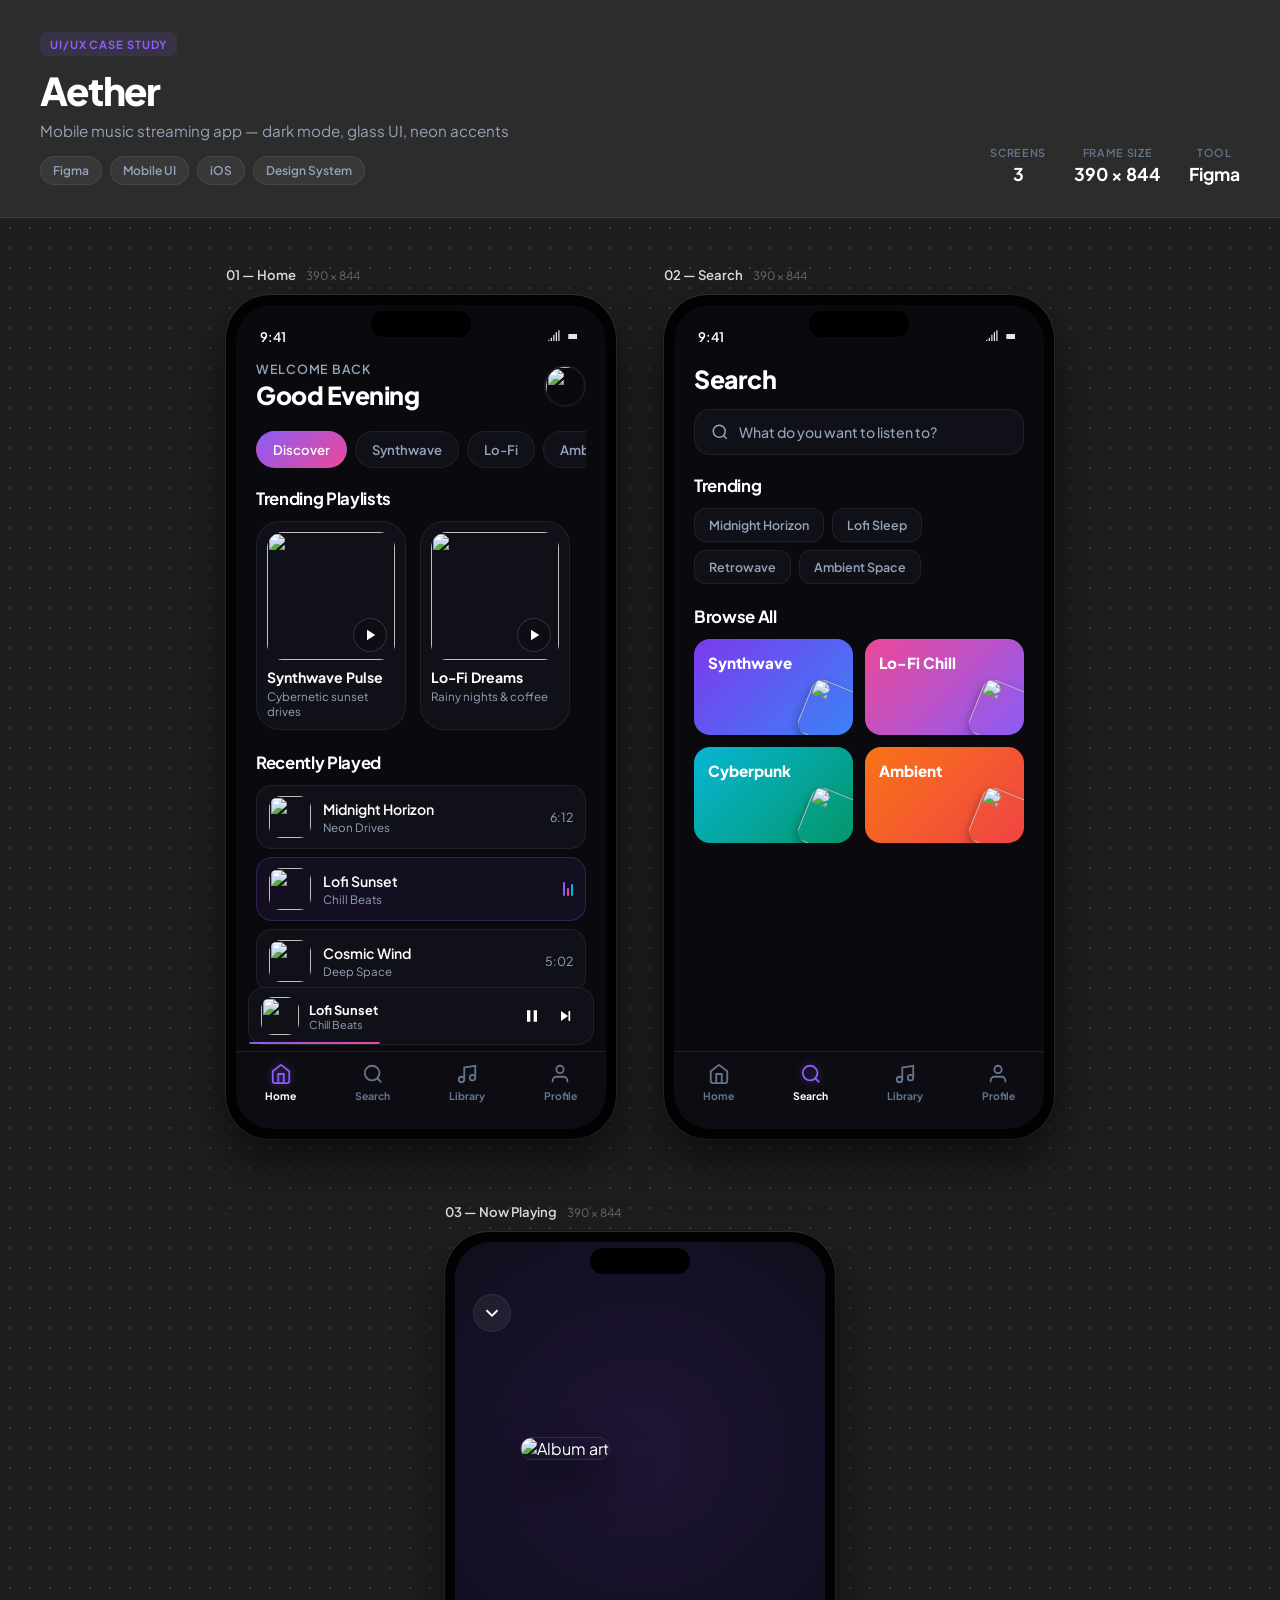
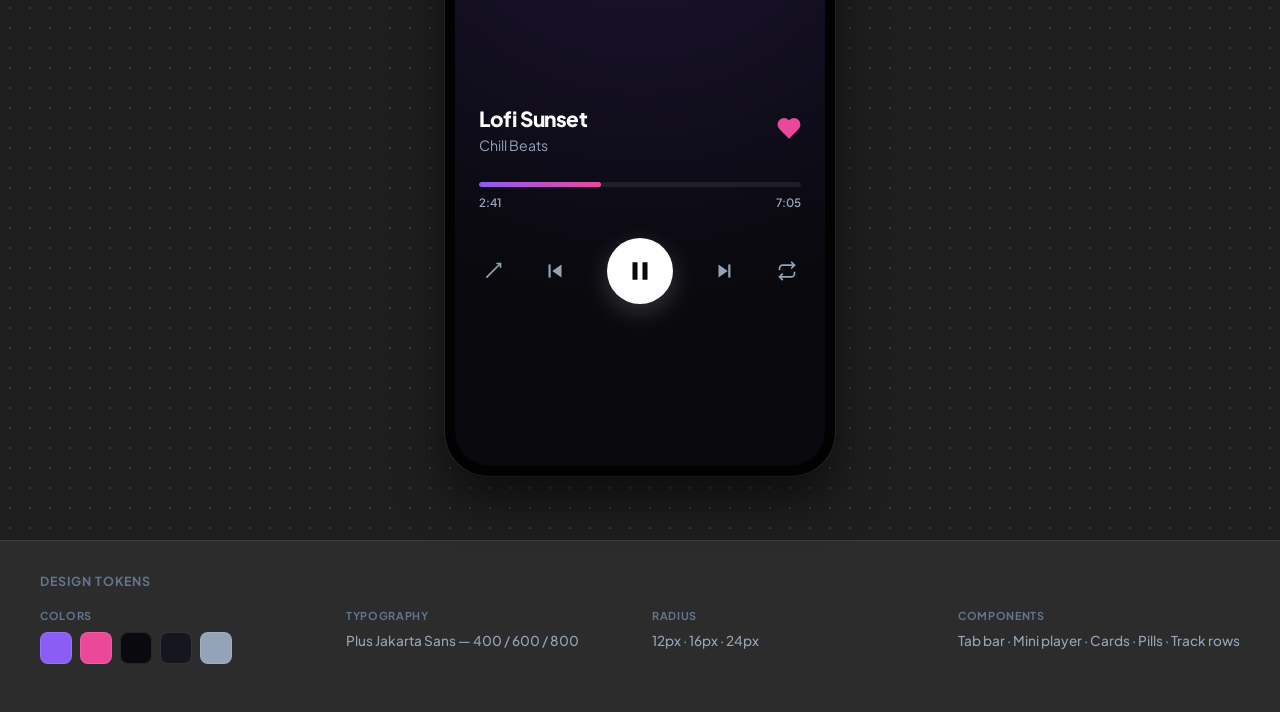
==== index.html @ ec92e8a1 "Add Aether static music app UI portfolio showcase Co-authored-by: Cursor <cursoragent@cursor.com>" ====
<!DOCTYPE html>
<html lang="en">
<head>
  <meta charset="UTF-8">
  <meta name="viewport" content="width=device-width, initial-scale=1.0">
  <title>Aether — Music App UI (Figma Portfolio)</title>
  <link rel="preconnect" href="https://fonts.googleapis.com">
  <link rel="preconnect" href="https://fonts.gstatic.com" crossorigin>
  <link href="https://fonts.googleapis.com/css2?family=Plus+Jakarta+Sans:wght@400;500;600;700;800&display=swap" rel="stylesheet">
  <link rel="stylesheet" href="style.css">
</head>
<body>

  <header class="portfolio-header">
    <div class="portfolio-header-inner">
      <div class="portfolio-meta">
        <span class="portfolio-badge">UI/UX Case Study</span>
        <h1>Aether</h1>
        <p class="portfolio-subtitle">Mobile music streaming app — dark mode, glass UI, neon accents</p>
        <div class="portfolio-tags">
          <span>Figma</span>
          <span>Mobile UI</span>
          <span>iOS</span>
          <span>Design System</span>
        </div>
      </div>
      <div class="portfolio-specs">
        <div class="spec-item">
          <span class="spec-label">Screens</span>
          <span class="spec-value">3</span>
        </div>
        <div class="spec-item">
          <span class="spec-label">Frame size</span>
          <span class="spec-value">390 × 844</span>
        </div>
        <div class="spec-item">
          <span class="spec-label">Tool</span>
          <span class="spec-value">Figma</span>
        </div>
      </div>
    </div>
  </header>

  <main class="figma-canvas">
    <div class="canvas-board">

      <!-- Screen 1: Home -->
      <article class="artboard">
        <div class="artboard-label">
          <span class="artboard-name">01 — Home</span>
          <span class="artboard-size">390 × 844</span>
        </div>
        <div class="phone">
          <div class="phone-screen">
            <div class="status-bar">
              <span>9:41</span>
              <div class="status-icons">
                <svg viewBox="0 0 24 24" width="15" height="15"><path fill="currentColor" d="M2 19h2v-2H2v2zm4 0h2v-5H6v5zm4 0h2V9h-2v10zm4 0h2V5h-2v14zm4 0h2V2h-2v17z"/></svg>
                <svg viewBox="0 0 24 24" width="15" height="15"><path fill="currentColor" d="M16 8H3a1 1 0 0 0-1 1v6a1 1 0 0 0 1 1h13V8z"/></svg>
              </div>
            </div>

            <div class="screen-body">
              <header class="screen-header">
                <div>
                  <p class="eyebrow">Welcome back</p>
                  <h2 class="screen-title">Good Evening</h2>
                </div>
                <img src="https://images.unsplash.com/photo-1534528741775-53994a69daeb?q=80&w=256&auto=format&fit=crop" alt="" class="avatar">
              </header>

              <div class="pill-row">
                <span class="pill active">Discover</span>
                <span class="pill">Synthwave</span>
                <span class="pill">Lo-Fi</span>
                <span class="pill">Ambient</span>
              </div>

              <section class="block">
                <h3 class="block-title">Trending Playlists</h3>
                <div class="card-row">
                  <div class="playlist-card">
                    <div class="card-cover">
                      <img src="https://images.unsplash.com/photo-1618005182384-a83a8bd57fbe?q=80&w=500" alt="">
                      <button class="play-fab" aria-hidden="true">
                        <svg viewBox="0 0 24 24" width="18" height="18" fill="currentColor"><path d="M8 5v14l11-7z"/></svg>
                      </button>
                    </div>
                    <p class="card-title">Synthwave Pulse</p>
                    <p class="card-sub">Cybernetic sunset drives</p>
                  </div>
                  <div class="playlist-card">
                    <div class="card-cover">
                      <img src="https://images.unsplash.com/photo-1518609878373-06d740f60d8b?q=80&w=500" alt="">
                      <button class="play-fab" aria-hidden="true">
                        <svg viewBox="0 0 24 24" width="18" height="18" fill="currentColor"><path d="M8 5v14l11-7z"/></svg>
                      </button>
                    </div>
                    <p class="card-title">Lo-Fi Dreams</p>
                    <p class="card-sub">Rainy nights & coffee</p>
                  </div>
                </div>
              </section>

              <section class="block">
                <h3 class="block-title">Recently Played</h3>
                <div class="track-list">
                  <div class="track-row">
                    <img src="https://images.unsplash.com/photo-1618005182384-a83a8bd57fbe?q=80&w=500" alt="">
                    <div class="track-info">
                      <p class="track-name">Midnight Horizon</p>
                      <p class="track-artist">Neon Drives</p>
                    </div>
                    <span class="track-time">6:12</span>
                  </div>
                  <div class="track-row playing">
                    <img src="https://images.unsplash.com/photo-1518609878373-06d740f60d8b?q=80&w=500" alt="">
                    <div class="track-info">
                      <p class="track-name">Lofi Sunset</p>
                      <p class="track-artist">Chill Beats</p>
                    </div>
                    <div class="waveform" aria-hidden="true"><span></span><span></span><span></span></div>
                  </div>
                  <div class="track-row">
                    <img src="https://images.unsplash.com/photo-1557683316-973673baf926?q=80&w=500" alt="">
                    <div class="track-info">
                      <p class="track-name">Cosmic Wind</p>
                      <p class="track-artist">Deep Space</p>
                    </div>
                    <span class="track-time">5:02</span>
                  </div>
                </div>
              </section>
            </div>

            <div class="mini-player">
              <img src="https://images.unsplash.com/photo-1518609878373-06d740f60d8b?q=80&w=500" alt="">
              <div class="mini-info">
                <p class="mini-title">Lofi Sunset</p>
                <p class="mini-artist">Chill Beats</p>
              </div>
              <div class="mini-controls">
                <button aria-hidden="true"><svg viewBox="0 0 24 24" width="20" height="20" fill="currentColor"><path d="M6 19h4V5H6v14zm8-14v14h4V5h-4z"/></svg></button>
                <button aria-hidden="true"><svg viewBox="0 0 24 24" width="20" height="20" fill="currentColor"><path d="M6 18l8.5-6L6 6zm9-12h2v12h-2z"/></svg></button>
              </div>
              <div class="mini-progress" style="width: 38%"></div>
            </div>

            <nav class="tab-bar">
              <div class="tab active">
                <svg viewBox="0 0 24 24" width="22" height="22" fill="none" stroke="currentColor" stroke-width="2"><path d="M3 9l9-7 9 7v11a2 2 0 0 1-2 2H5a2 2 0 0 1-2-2z"/><polyline points="9 22 9 12 15 12 15 22"/></svg>
                <span>Home</span>
              </div>
              <div class="tab">
                <svg viewBox="0 0 24 24" width="22" height="22" fill="none" stroke="currentColor" stroke-width="2"><circle cx="11" cy="11" r="8"/><line x1="21" y1="21" x2="16.65" y2="16.65"/></svg>
                <span>Search</span>
              </div>
              <div class="tab">
                <svg viewBox="0 0 24 24" width="22" height="22" fill="none" stroke="currentColor" stroke-width="2"><path d="M9 18V5l12-2v13"/><circle cx="6" cy="18" r="3"/><circle cx="18" cy="16" r="3"/></svg>
                <span>Library</span>
              </div>
              <div class="tab">
                <svg viewBox="0 0 24 24" width="22" height="22" fill="none" stroke="currentColor" stroke-width="2"><path d="M20 21v-2a4 4 0 0 0-4-4H8a4 4 0 0 0-4 4v2"/><circle cx="12" cy="7" r="4"/></svg>
                <span>Profile</span>
              </div>
            </nav>
          </div>
        </div>
      </article>

      <!-- Screen 2: Search -->
      <article class="artboard">
        <div class="artboard-label">
          <span class="artboard-name">02 — Search</span>
          <span class="artboard-size">390 × 844</span>
        </div>
        <div class="phone">
          <div class="phone-screen">
            <div class="status-bar">
              <span>9:41</span>
              <div class="status-icons">
                <svg viewBox="0 0 24 24" width="15" height="15"><path fill="currentColor" d="M2 19h2v-2H2v2zm4 0h2v-5H6v5zm4 0h2V9h-2v10zm4 0h2V5h-2v14zm4 0h2V2h-2v17z"/></svg>
                <svg viewBox="0 0 24 24" width="15" height="15"><path fill="currentColor" d="M16 8H3a1 1 0 0 0-1 1v6a1 1 0 0 0 1 1h13V8z"/></svg>
              </div>
            </div>

            <div class="screen-body">
              <header class="screen-header column">
                <h2 class="screen-title">Search</h2>
                <div class="search-field">
                  <svg viewBox="0 0 24 24" width="18" height="18" fill="none" stroke="currentColor" stroke-width="2"><circle cx="11" cy="11" r="8"/><line x1="21" y1="21" x2="16.65" y2="16.65"/></svg>
                  <span class="search-placeholder">What do you want to listen to?</span>
                </div>
              </header>

              <section class="block">
                <h3 class="block-title">Trending</h3>
                <div class="tag-row">
                  <span class="tag">Midnight Horizon</span>
                  <span class="tag">Lofi Sleep</span>
                  <span class="tag">Retrowave</span>
                  <span class="tag">Ambient Space</span>
                </div>
              </section>

              <section class="block">
                <h3 class="block-title">Browse All</h3>
                <div class="genre-grid">
                  <div class="genre-tile purple"><h4>Synthwave</h4><img src="https://images.unsplash.com/photo-1618005182384-a83a8bd57fbe?q=80&w=500" alt=""></div>
                  <div class="genre-tile pink"><h4>Lo-Fi Chill</h4><img src="https://images.unsplash.com/photo-1518609878373-06d740f60d8b?q=80&w=500" alt=""></div>
                  <div class="genre-tile cyan"><h4>Cyberpunk</h4><img src="https://images.unsplash.com/photo-1508700115892-45ecd05ae2ad?q=80&w=500" alt=""></div>
                  <div class="genre-tile orange"><h4>Ambient</h4><img src="https://images.unsplash.com/photo-1557683316-973673baf926?q=80&w=500" alt=""></div>
                </div>
              </section>
            </div>

            <nav class="tab-bar">
              <div class="tab"><svg viewBox="0 0 24 24" width="22" height="22" fill="none" stroke="currentColor" stroke-width="2"><path d="M3 9l9-7 9 7v11a2 2 0 0 1-2 2H5a2 2 0 0 1-2-2z"/><polyline points="9 22 9 12 15 12 15 22"/></svg><span>Home</span></div>
              <div class="tab active"><svg viewBox="0 0 24 24" width="22" height="22" fill="none" stroke="currentColor" stroke-width="2"><circle cx="11" cy="11" r="8"/><line x1="21" y1="21" x2="16.65" y2="16.65"/></svg><span>Search</span></div>
              <div class="tab"><svg viewBox="0 0 24 24" width="22" height="22" fill="none" stroke="currentColor" stroke-width="2"><path d="M9 18V5l12-2v13"/><circle cx="6" cy="18" r="3"/><circle cx="18" cy="16" r="3"/></svg><span>Library</span></div>
              <div class="tab"><svg viewBox="0 0 24 24" width="22" height="22" fill="none" stroke="currentColor" stroke-width="2"><path d="M20 21v-2a4 4 0 0 0-4-4H8a4 4 0 0 0-4 4v2"/><circle cx="12" cy="7" r="4"/></svg><span>Profile</span></div>
            </nav>
          </div>
        </div>
      </article>

      <!-- Screen 3: Now Playing -->
      <article class="artboard">
        <div class="artboard-label">
          <span class="artboard-name">03 — Now Playing</span>
          <span class="artboard-size">390 × 844</span>
        </div>
        <div class="phone">
          <div class="phone-screen player-screen">
            <button class="player-back" aria-hidden="true">
              <svg viewBox="0 0 24 24" width="22" height="22" fill="none" stroke="currentColor" stroke-width="2"><polyline points="6 9 12 15 18 9"/></svg>
            </button>

            <div class="player-body">
              <div class="album-art-wrap">
                <div class="album-glow" style="background-image: url('https://images.unsplash.com/photo-1518609878373-06d740f60d8b?q=80&w=500')"></div>
                <img src="https://images.unsplash.com/photo-1518609878373-06d740f60d8b?q=80&w=500" alt="Album art" class="album-art">
              </div>

              <div class="player-meta">
                <div>
                  <h2 class="player-title">Lofi Sunset</h2>
                  <p class="player-artist">Chill Beats</p>
                </div>
                <button class="heart-btn liked" aria-hidden="true">
                  <svg viewBox="0 0 24 24" width="24" height="24" fill="currentColor" stroke="currentColor" stroke-width="2"><path d="M20.84 4.61a5.5 5.5 0 0 0-7.78 0L12 5.67l-1.06-1.06a5.5 5.5 0 0 0-7.78 7.78l1.06 1.06L12 21.23l7.78-7.78 1.06-1.06a5.5 5.5 0 0 0 0-7.78z"/></svg>
                </button>
              </div>

              <div class="progress-block">
                <div class="progress-track"><div class="progress-fill" style="width: 38%"></div></div>
                <div class="progress-times"><span>2:41</span><span>7:05</span></div>
              </div>

              <div class="player-controls">
                <button aria-hidden="true"><svg viewBox="0 0 24 24" width="20" height="20" fill="none" stroke="currentColor" stroke-width="2"><polyline points="16 3 21 3 21 8"/><line x1="4" y1="20" x2="21" y2="3"/></svg></button>
                <button aria-hidden="true"><svg viewBox="0 0 24 24" width="26" height="26" fill="currentColor"><path d="M6 6h2v12H6zm3.5 6L18 18V6z"/></svg></button>
                <button class="play-main" aria-hidden="true"><svg viewBox="0 0 24 24" width="30" height="30" fill="currentColor"><path d="M6 19h4V5H6v14zm8-14v14h4V5h-4z"/></svg></button>
                <button aria-hidden="true"><svg viewBox="0 0 24 24" width="26" height="26" fill="currentColor"><path d="M6 18l8.5-6L6 6zm9-12h2v12h-2z"/></svg></button>
                <button aria-hidden="true"><svg viewBox="0 0 24 24" width="20" height="20" fill="none" stroke="currentColor" stroke-width="2"><polyline points="17 1 21 5 17 9"/><path d="M3 11V9a4 4 0 0 1 4-4h14M7 23 3 19 7 15"/><path d="M21 13v2a4 4 0 0 1-4 4H3"/></svg></button>
              </div>
            </div>
          </div>
        </div>
      </article>

    </div>
  </main>

  <footer class="tokens-panel">
    <h3>Design Tokens</h3>
    <div class="tokens-grid">
      <div class="token-group">
        <p class="token-label">Colors</p>
        <div class="swatches">
          <span class="swatch" style="background:#8B5CF6" title="Primary"></span>
          <span class="swatch" style="background:#EC4899" title="Secondary"></span>
          <span class="swatch" style="background:#09090E" title="Background"></span>
          <span class="swatch" style="background:#161621" title="Surface"></span>
          <span class="swatch" style="background:#94A3B8" title="Text muted"></span>
        </div>
      </div>
      <div class="token-group">
        <p class="token-label">Typography</p>
        <p class="token-value">Plus Jakarta Sans — 400 / 600 / 800</p>
      </div>
      <div class="token-group">
        <p class="token-label">Radius</p>
        <p class="token-value">12px · 16px · 24px</p>
      </div>
      <div class="token-group">
        <p class="token-label">Components</p>
        <p class="token-value">Tab bar · Mini player · Cards · Pills · Track rows</p>
      </div>
    </div>
  </footer>

</body>
</html>
---- style.css ----
/* ==========================================================================
   AETHER — Static Figma Portfolio Showcase
   ========================================================================== */

:root {
  --bg-canvas: #1e1e1e;
  --bg-darker: #09090e;
  --bg-surface: rgba(22, 22, 33, 0.55);
  --bg-surface-hover: rgba(30, 30, 45, 0.75);
  --primary: #8b5cf6;
  --secondary: #ec4899;
  --cyan: #06b6d4;
  --orange: #f97316;
  --text: #ffffff;
  --text-muted: #94a3b8;
  --text-dim: #64748b;
  --border: rgba(255, 255, 255, 0.07);
  --glass: rgba(14, 14, 22, 0.72);
  --font: 'Plus Jakarta Sans', -apple-system, sans-serif;
  --r-sm: 12px;
  --r-md: 16px;
  --r-lg: 24px;
  --phone-w: 390px;
  --phone-h: 844px;
}

*, *::before, *::after {
  margin: 0;
  padding: 0;
  box-sizing: border-box;
}

body {
  font-family: var(--font);
  background: var(--bg-canvas);
  color: var(--text);
  min-height: 100vh;
}

/* ── Portfolio header ── */
.portfolio-header {
  background: #2c2c2c;
  border-bottom: 1px solid rgba(255, 255, 255, 0.08);
  padding: 32px 40px;
}

.portfolio-header-inner {
  max-width: 1400px;
  margin: 0 auto;
  display: flex;
  justify-content: space-between;
  align-items: flex-end;
  gap: 32px;
  flex-wrap: wrap;
}

.portfolio-badge {
  display: inline-block;
  font-size: 0.7rem;
  font-weight: 700;
  letter-spacing: 0.08em;
  text-transform: uppercase;
  color: var(--primary);
  background: rgba(139, 92, 246, 0.12);
  padding: 5px 10px;
  border-radius: 6px;
  margin-bottom: 10px;
}

.portfolio-header h1 {
  font-size: 2.4rem;
  font-weight: 800;
  letter-spacing: -0.03em;
}

.portfolio-subtitle {
  color: var(--text-muted);
  font-size: 0.95rem;
  margin-top: 6px;
  max-width: 480px;
}

.portfolio-tags {
  display: flex;
  flex-wrap: wrap;
  gap: 8px;
  margin-top: 16px;
}

.portfolio-tags span {
  font-size: 0.75rem;
  font-weight: 600;
  padding: 6px 12px;
  border-radius: 20px;
  background: rgba(255, 255, 255, 0.06);
  border: 1px solid var(--border);
  color: var(--text-muted);
}

.portfolio-specs {
  display: flex;
  gap: 28px;
}

.spec-item {
  text-align: center;
}

.spec-label {
  display: block;
  font-size: 0.68rem;
  font-weight: 600;
  text-transform: uppercase;
  letter-spacing: 0.06em;
  color: var(--text-dim);
  margin-bottom: 4px;
}

.spec-value {
  font-size: 1.1rem;
  font-weight: 700;
}

/* ── Figma canvas (dotted board) ── */
.figma-canvas {
  padding: 48px 40px 64px;
  background-color: var(--bg-canvas);
  background-image: radial-gradient(circle, rgba(255, 255, 255, 0.12) 1px, transparent 1px);
  background-size: 20px 20px;
}

.canvas-board {
  max-width: 1400px;
  margin: 0 auto;
  display: flex;
  flex-wrap: wrap;
  gap: 64px 48px;
  justify-content: center;
}

/* ── Artboard frame labels (Figma-style) ── */
.artboard {
  display: flex;
  flex-direction: column;
  gap: 12px;
}

.artboard-label {
  display: flex;
  align-items: baseline;
  gap: 10px;
}

.artboard-name {
  font-size: 0.82rem;
  font-weight: 600;
  color: rgba(255, 255, 255, 0.85);
}

.artboard-size {
  font-size: 0.72rem;
  color: rgba(255, 255, 255, 0.35);
}

/* ── Phone device chrome ── */
.phone {
  width: var(--phone-w);
  height: var(--phone-h);
  background: #020203;
  border-radius: 44px;
  padding: 10px;
  box-shadow:
    0 24px 48px rgba(0, 0, 0, 0.55),
    0 0 0 1px rgba(255, 255, 255, 0.08);
  position: relative;
}

.phone::after {
  content: '';
  position: absolute;
  top: 16px;
  left: 50%;
  transform: translateX(-50%);
  width: 100px;
  height: 26px;
  background: #000;
  border-radius: 14px;
  z-index: 20;
}

.phone-screen {
  width: 100%;
  height: 100%;
  background: var(--bg-darker);
  border-radius: 36px;
  overflow: hidden;
  display: flex;
  flex-direction: column;
  position: relative;
}

/* ── Status bar ── */
.status-bar {
  height: 48px;
  padding: 14px 24px 0;
  display: flex;
  justify-content: space-between;
  align-items: center;
  font-size: 0.82rem;
  font-weight: 600;
  flex-shrink: 0;
  z-index: 10;
}

.status-icons {
  display: flex;
  gap: 5px;
  opacity: 0.9;
}

/* ── Scrollable screen content ── */
.screen-body {
  flex: 1;
  overflow: hidden;
  padding: 8px 20px 140px;
}

.screen-header {
  display: flex;
  justify-content: space-between;
  align-items: center;
  margin-bottom: 20px;
}

.screen-header.column {
  flex-direction: column;
  align-items: stretch;
  gap: 14px;
}

.eyebrow {
  font-size: 0.78rem;
  font-weight: 600;
  text-transform: uppercase;
  letter-spacing: 0.06em;
  color: var(--text-muted);
}

.screen-title {
  font-size: 1.55rem;
  font-weight: 800;
  letter-spacing: -0.02em;
  margin-top: 2px;
}

.avatar {
  width: 42px;
  height: 42px;
  border-radius: 50%;
  object-fit: cover;
  border: 2px solid var(--border);
}

/* ── Genre pills ── */
.pill-row {
  display: flex;
  gap: 8px;
  margin-bottom: 20px;
  overflow: hidden;
}

.pill {
  white-space: nowrap;
  padding: 9px 16px;
  border-radius: 20px;
  font-size: 0.82rem;
  font-weight: 600;
  background: var(--bg-surface);
  border: 1px solid var(--border);
  color: var(--text-muted);
}

.pill.active {
  background: linear-gradient(135deg, var(--primary), var(--secondary));
  border-color: transparent;
  color: #fff;
}

/* ── Sections ── */
.block {
  margin-bottom: 22px;
}

.block-title {
  font-size: 1.05rem;
  font-weight: 700;
  margin-bottom: 12px;
  letter-spacing: -0.02em;
}

/* ── Playlist cards ── */
.card-row {
  display: flex;
  gap: 14px;
}

.playlist-card {
  flex: 0 0 150px;
  background: var(--bg-surface);
  border: 1px solid var(--border);
  border-radius: var(--r-lg);
  padding: 10px;
}

.card-cover {
  width: 100%;
  aspect-ratio: 1;
  border-radius: var(--r-md);
  overflow: hidden;
  position: relative;
}

.card-cover img {
  width: 100%;
  height: 100%;
  object-fit: cover;
}

.play-fab {
  position: absolute;
  bottom: 8px;
  right: 8px;
  width: 34px;
  height: 34px;
  border-radius: 50%;
  border: 1px solid rgba(255, 255, 255, 0.15);
  background: rgba(14, 14, 22, 0.85);
  color: #fff;
  display: flex;
  align-items: center;
  justify-content: center;
}

.card-title {
  font-size: 0.88rem;
  font-weight: 700;
  margin-top: 8px;
}

.card-sub {
  font-size: 0.72rem;
  color: var(--text-muted);
  margin-top: 3px;
}

/* ── Track list ── */
.track-list {
  display: flex;
  flex-direction: column;
  gap: 8px;
}

.track-row {
  display: flex;
  align-items: center;
  gap: 12px;
  padding: 10px 12px;
  background: var(--bg-surface);
  border: 1px solid var(--border);
  border-radius: var(--r-md);
}

.track-row.playing {
  background: rgba(139, 92, 246, 0.08);
  border-color: rgba(139, 92, 246, 0.25);
}

.track-row img {
  width: 42px;
  height: 42px;
  border-radius: var(--r-sm);
  object-fit: cover;
  flex-shrink: 0;
}

.track-info {
  flex: 1;
  min-width: 0;
}

.track-name {
  font-size: 0.88rem;
  font-weight: 600;
  white-space: nowrap;
  overflow: hidden;
  text-overflow: ellipsis;
}

.track-artist {
  font-size: 0.72rem;
  color: var(--text-muted);
  margin-top: 2px;
}

.track-time {
  font-size: 0.78rem;
  color: var(--text-muted);
  flex-shrink: 0;
}

.waveform {
  display: flex;
  align-items: flex-end;
  gap: 2px;
  height: 14px;
}

.waveform span {
  width: 2px;
  height: 100%;
  background: var(--primary);
  border-radius: 1px;
}

.waveform span:nth-child(2) { height: 60%; background: var(--secondary); }
.waveform span:nth-child(3) { height: 85%; background: var(--cyan); }

/* ── Search screen ── */
.search-field {
  display: flex;
  align-items: center;
  gap: 10px;
  background: var(--bg-surface);
  border: 1px solid var(--border);
  border-radius: var(--r-md);
  padding: 13px 16px;
  color: var(--text-muted);
}

.search-placeholder {
  font-size: 0.88rem;
  font-weight: 500;
}

.tag-row {
  display: flex;
  flex-wrap: wrap;
  gap: 8px;
}

.tag {
  padding: 8px 14px;
  border-radius: var(--r-sm);
  background: var(--bg-surface);
  border: 1px solid var(--border);
  font-size: 0.78rem;
  font-weight: 600;
  color: var(--text-muted);
}

.genre-grid {
  display: grid;
  grid-template-columns: 1fr 1fr;
  gap: 12px;
}

.genre-tile {
  height: 96px;
  border-radius: var(--r-md);
  padding: 14px;
  position: relative;
  overflow: hidden;
}

.genre-tile h4 {
  font-size: 0.95rem;
  font-weight: 800;
  position: relative;
  z-index: 2;
}

.genre-tile img {
  position: absolute;
  width: 58px;
  height: 58px;
  border-radius: var(--r-sm);
  bottom: -8px;
  right: -8px;
  transform: rotate(22deg);
  object-fit: cover;
  box-shadow: 0 4px 8px rgba(0, 0, 0, 0.3);
}

.genre-tile.purple { background: linear-gradient(135deg, #7c3aed, #3b82f6); }
.genre-tile.pink   { background: linear-gradient(135deg, #ec4899, #8b5cf6); }
.genre-tile.cyan   { background: linear-gradient(135deg, #06b6d4, #059669); }
.genre-tile.orange { background: linear-gradient(135deg, #f97316, #ef4444); }

/* ── Mini player ── */
.mini-player {
  position: absolute;
  bottom: 84px;
  left: 12px;
  right: 12px;
  height: 58px;
  background: rgba(18, 18, 28, 0.88);
  backdrop-filter: blur(16px);
  border: 1px solid var(--border);
  border-radius: var(--r-md);
  display: flex;
  align-items: center;
  gap: 10px;
  padding: 0 12px;
  z-index: 15;
}

.mini-player > img {
  width: 38px;
  height: 38px;
  border-radius: var(--r-sm);
  object-fit: cover;
}

.mini-info {
  flex: 1;
  min-width: 0;
}

.mini-title {
  font-size: 0.8rem;
  font-weight: 700;
}

.mini-artist {
  font-size: 0.68rem;
  color: var(--text-muted);
}

.mini-controls {
  display: flex;
  gap: 4px;
}

.mini-controls button {
  background: none;
  border: none;
  color: #fff;
  width: 30px;
  height: 30px;
  display: flex;
  align-items: center;
  justify-content: center;
}

.mini-progress {
  position: absolute;
  bottom: 0;
  left: 0;
  height: 2px;
  background: linear-gradient(to right, var(--primary), var(--secondary));
  border-radius: 0 0 var(--r-md) var(--r-md);
}

/* ── Tab bar ── */
.tab-bar {
  position: absolute;
  bottom: 0;
  left: 0;
  right: 0;
  height: 78px;
  background: var(--glass);
  backdrop-filter: blur(20px);
  border-top: 1px solid var(--border);
  display: flex;
  justify-content: space-around;
  align-items: center;
  padding-bottom: 16px;
  z-index: 15;
}

.tab {
  display: flex;
  flex-direction: column;
  align-items: center;
  gap: 4px;
  color: var(--text-dim);
  font-size: 0.65rem;
  font-weight: 700;
}

.tab.active {
  color: #fff;
}

.tab.active svg {
  color: var(--primary);
  filter: drop-shadow(0 0 5px rgba(139, 92, 246, 0.5));
}

/* ── Now Playing screen ── */
.player-screen {
  background: radial-gradient(circle at 50% 25%, #1e1535 0%, var(--bg-darker) 70%);
}

.player-back {
  position: absolute;
  top: 52px;
  left: 18px;
  width: 38px;
  height: 38px;
  border-radius: 50%;
  background: rgba(255, 255, 255, 0.06);
  border: 1px solid var(--border);
  color: #fff;
  display: flex;
  align-items: center;
  justify-content: center;
  z-index: 10;
}

.player-body {
  flex: 1;
  display: flex;
  flex-direction: column;
  justify-content: center;
  align-items: center;
  padding: 72px 24px 40px;
  gap: 28px;
}

.album-art-wrap {
  width: 240px;
  height: 240px;
  position: relative;
}

.album-glow {
  position: absolute;
  inset: 10px;
  border-radius: var(--r-lg);
  background-size: cover;
  background-position: center;
  filter: blur(24px);
  opacity: 0.75;
}

.album-art {
  width: 100%;
  height: 100%;
  border-radius: var(--r-lg);
  object-fit: cover;
  position: relative;
  z-index: 2;
  box-shadow: 0 20px 40px rgba(0, 0, 0, 0.5);
  border: 1px solid rgba(255, 255, 255, 0.1);
}

.player-meta {
  width: 100%;
  display: flex;
  justify-content: space-between;
  align-items: center;
  gap: 12px;
}

.player-title {
  font-size: 1.3rem;
  font-weight: 800;
  letter-spacing: -0.02em;
}

.player-artist {
  font-size: 0.88rem;
  color: var(--text-muted);
  margin-top: 4px;
}

.heart-btn {
  background: none;
  border: none;
  color: var(--text-muted);
  flex-shrink: 0;
}

.heart-btn.liked {
  color: var(--secondary);
}

.progress-block {
  width: 100%;
}

.progress-track {
  height: 5px;
  background: rgba(255, 255, 255, 0.08);
  border-radius: 3px;
  overflow: hidden;
  margin-bottom: 8px;
}

.progress-fill {
  height: 100%;
  background: linear-gradient(to right, var(--primary), var(--secondary));
  border-radius: 3px;
}

.progress-times {
  display: flex;
  justify-content: space-between;
  font-size: 0.72rem;
  color: var(--text-muted);
  font-weight: 600;
}

.player-controls {
  width: 100%;
  display: flex;
  justify-content: space-between;
  align-items: center;
  padding: 0 4px;
}

.player-controls button {
  background: none;
  border: none;
  color: var(--text-muted);
  display: flex;
  align-items: center;
  justify-content: center;
}

.play-main {
  width: 66px;
  height: 66px;
  border-radius: 50%;
  background: #fff !important;
  color: var(--bg-darker) !important;
  box-shadow: 0 8px 24px rgba(255, 255, 255, 0.18);
}

/* ── Design tokens footer ── */
.tokens-panel {
  background: #2c2c2c;
  border-top: 1px solid rgba(255, 255, 255, 0.08);
  padding: 32px 40px 48px;
}

.tokens-panel h3 {
  font-size: 0.78rem;
  font-weight: 700;
  text-transform: uppercase;
  letter-spacing: 0.08em;
  color: var(--text-dim);
  margin-bottom: 20px;
  max-width: 1400px;
  margin-left: auto;
  margin-right: auto;
}

.tokens-grid {
  max-width: 1400px;
  margin: 0 auto;
  display: grid;
  grid-template-columns: repeat(auto-fit, minmax(200px, 1fr));
  gap: 24px;
}

.token-label {
  font-size: 0.68rem;
  font-weight: 700;
  text-transform: uppercase;
  letter-spacing: 0.06em;
  color: var(--text-dim);
  margin-bottom: 10px;
}

.token-value {
  font-size: 0.85rem;
  color: var(--text-muted);
  font-weight: 500;
}

.swatches {
  display: flex;
  gap: 8px;
}

.swatch {
  width: 32px;
  height: 32px;
  border-radius: 8px;
  border: 1px solid rgba(255, 255, 255, 0.12);
}

/* ── Responsive ── */
@media (max-width: 900px) {
  .portfolio-header,
  .figma-canvas,
  .tokens-panel {
    padding-left: 20px;
    padding-right: 20px;
  }

  .phone {
    transform: scale(0.88);
    transform-origin: top center;
    margin-bottom: -100px;
  }
}

@media (max-width: 440px) {
  .phone {
    width: 100%;
    max-width: var(--phone-w);
    height: auto;
    aspect-ratio: 390 / 844;
    transform: none;
    margin-bottom: 0;
  }

  .phone-screen {
    position: absolute;
    inset: 10px;
    width: auto;
    height: auto;
  }
}
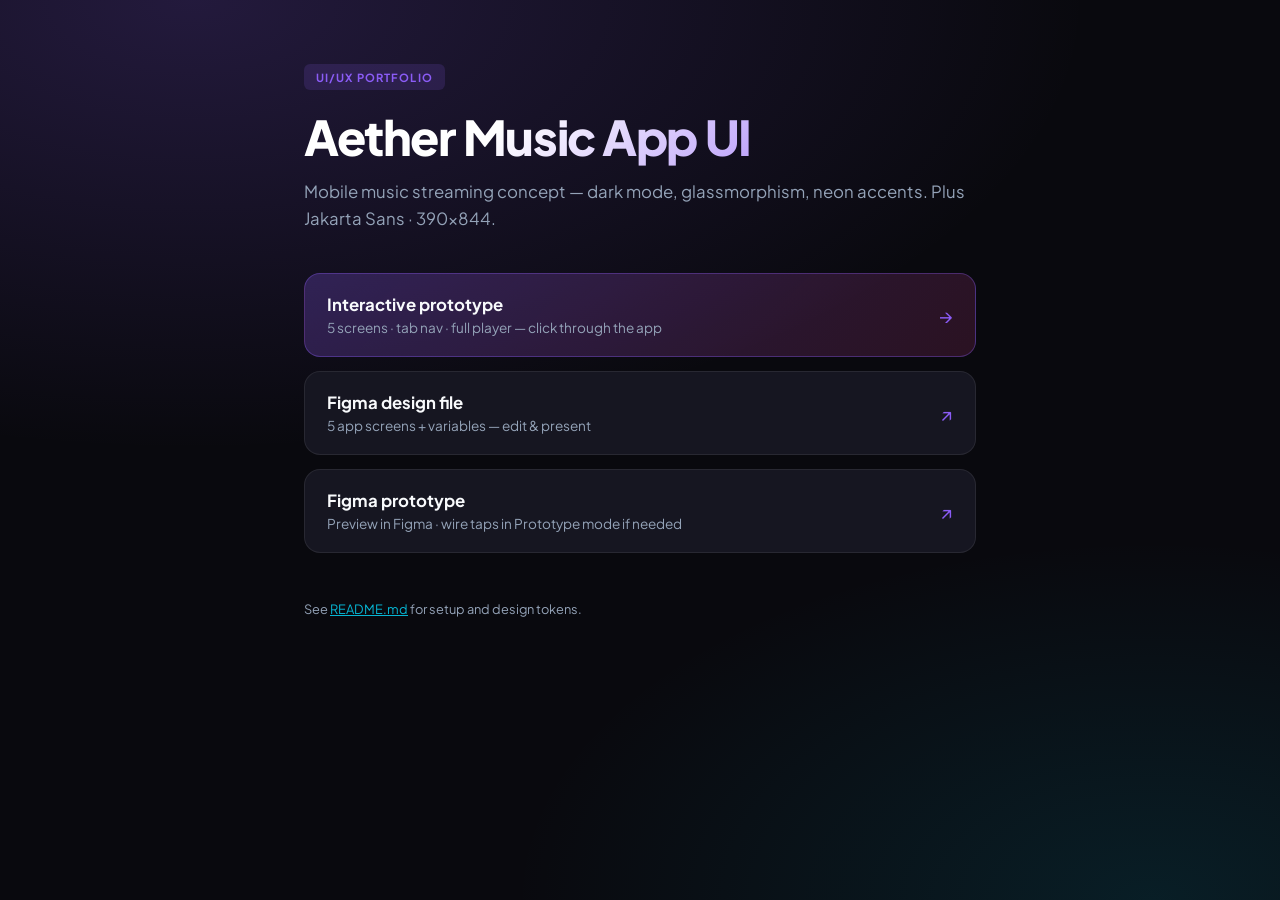
==== commit 77d81510: "Add interactive prototype hub and trim repo for WIP release. Replace static showcase with a project " ====
--- a/index.html
+++ b/index.html
@@ -3,302 +3,113 @@
 <head>
   <meta charset="UTF-8">
   <meta name="viewport" content="width=device-width, initial-scale=1.0">
-  <title>Aether — Music App UI (Figma Portfolio)</title>
+  <title>Aether Music App UI</title>
   <link rel="preconnect" href="https://fonts.googleapis.com">
   <link rel="preconnect" href="https://fonts.gstatic.com" crossorigin>
-  <link href="https://fonts.googleapis.com/css2?family=Plus+Jakarta+Sans:wght@400;500;600;700;800&display=swap" rel="stylesheet">
-  <link rel="stylesheet" href="style.css">
+  <link href="https://fonts.googleapis.com/css2?family=Plus+Jakarta+Sans:wght@400;600;700;800&display=swap" rel="stylesheet">
+  <style>
+    :root {
+      --purple: #8b5cf6;
+      --pink: #ec4899;
+      --cyan: #06b6d4;
+      --bg: #09090e;
+      --surface: #161621;
+      --muted: #94a3b8;
+    }
+    * { box-sizing: border-box; margin: 0; padding: 0; }
+    body {
+      font-family: 'Plus Jakarta Sans', system-ui, sans-serif;
+      background: var(--bg);
+      color: #f8fafc;
+      min-height: 100vh;
+      background-image:
+        radial-gradient(ellipse 70% 50% at 15% 0%, rgba(139,92,246,.2), transparent),
+        radial-gradient(ellipse 50% 40% at 90% 100%, rgba(6,182,212,.12), transparent);
+    }
+    .wrap { max-width: 720px; margin: 0 auto; padding: 64px 24px; }
+    .badge {
+      display: inline-block;
+      font-size: 0.7rem;
+      font-weight: 700;
+      letter-spacing: 0.1em;
+      text-transform: uppercase;
+      color: var(--purple);
+      background: rgba(139,92,246,.15);
+      padding: 6px 12px;
+      border-radius: 6px;
+      margin-bottom: 16px;
+    }
+    h1 {
+      font-size: clamp(2.2rem, 6vw, 3rem);
+      font-weight: 800;
+      letter-spacing: -0.03em;
+      background: linear-gradient(135deg, #fff 30%, var(--purple) 100%);
+      -webkit-background-clip: text;
+      -webkit-text-fill-color: transparent;
+    }
+    .sub { color: var(--muted); margin-top: 12px; line-height: 1.6; font-size: 1.05rem; }
+    .cards { display: flex; flex-direction: column; gap: 14px; margin-top: 40px; }
+    a.card {
+      display: flex;
+      align-items: center;
+      justify-content: space-between;
+      gap: 16px;
+      padding: 20px 22px;
+      background: var(--surface);
+      border: 1px solid rgba(255,255,255,.08);
+      border-radius: 16px;
+      text-decoration: none;
+      color: inherit;
+      transition: border-color .2s, transform .2s;
+    }
+    a.card:hover {
+      border-color: rgba(139,92,246,.4);
+      transform: translateY(-2px);
+    }
+    .card h2 { font-size: 1.05rem; font-weight: 700; }
+    .card p { font-size: 0.85rem; color: var(--muted); margin-top: 4px; }
+    .arrow { color: var(--purple); font-size: 1.2rem; flex-shrink: 0; }
+    .card.primary {
+      background: linear-gradient(135deg, rgba(139,92,246,.25), rgba(236,72,153,.15));
+      border-color: rgba(139,92,246,.35);
+    }
+    footer { margin-top: 48px; font-size: 0.8rem; color: var(--muted); }
+    footer a { color: var(--cyan); }
+  </style>
 </head>
 <body>
+  <div class="wrap">
+    <span class="badge">UI/UX Portfolio</span>
+    <h1>Aether Music App UI</h1>
+    <p class="sub">Mobile music streaming concept — dark mode, glassmorphism, neon accents. Plus Jakarta Sans · 390×844.</p>
 
-  <header class="portfolio-header">
-    <div class="portfolio-header-inner">
-      <div class="portfolio-meta">
-        <span class="portfolio-badge">UI/UX Case Study</span>
-        <h1>Aether</h1>
-        <p class="portfolio-subtitle">Mobile music streaming app — dark mode, glass UI, neon accents</p>
-        <div class="portfolio-tags">
-          <span>Figma</span>
-          <span>Mobile UI</span>
-          <span>iOS</span>
-          <span>Design System</span>
+    <div class="cards">
+      <a class="card primary" href="prototype/index.html">
+        <div>
+          <h2>Interactive prototype</h2>
+          <p>5 screens · tab nav · full player — click through the app</p>
         </div>
-      </div>
-      <div class="portfolio-specs">
-        <div class="spec-item">
-          <span class="spec-label">Screens</span>
-          <span class="spec-value">3</span>
+        <span class="arrow">→</span>
+      </a>
+      <a class="card" href="https://www.figma.com/design/vwYzAz8AjBmz9okh2rLEyM/Aether-Music-App-UI?node-id=5-7" target="_blank" rel="noopener">
+        <div>
+          <h2>Figma design file</h2>
+          <p>5 app screens + variables — edit & present</p>
         </div>
-        <div class="spec-item">
-          <span class="spec-label">Frame size</span>
-          <span class="spec-value">390 × 844</span>
+        <span class="arrow">↗</span>
+      </a>
+      <a class="card" href="https://www.figma.com/proto/vwYzAz8AjBmz9okh2rLEyM/Aether-Music-App-UI?node-id=5-7" target="_blank" rel="noopener">
+        <div>
+          <h2>Figma prototype</h2>
+          <p>Preview in Figma · wire taps in Prototype mode if needed</p>
         </div>
-        <div class="spec-item">
-          <span class="spec-label">Tool</span>
-          <span class="spec-value">Figma</span>
-        </div>
-      </div>
+        <span class="arrow">↗</span>
+      </a>
     </div>
-  </header>
 
-  <main class="figma-canvas">
-    <div class="canvas-board">
-
-      <!-- Screen 1: Home -->
-      <article class="artboard">
-        <div class="artboard-label">
-          <span class="artboard-name">01 — Home</span>
-          <span class="artboard-size">390 × 844</span>
-        </div>
-        <div class="phone">
-          <div class="phone-screen">
-            <div class="status-bar">
-              <span>9:41</span>
-              <div class="status-icons">
-                <svg viewBox="0 0 24 24" width="15" height="15"><path fill="currentColor" d="M2 19h2v-2H2v2zm4 0h2v-5H6v5zm4 0h2V9h-2v10zm4 0h2V5h-2v14zm4 0h2V2h-2v17z"/></svg>
-                <svg viewBox="0 0 24 24" width="15" height="15"><path fill="currentColor" d="M16 8H3a1 1 0 0 0-1 1v6a1 1 0 0 0 1 1h13V8z"/></svg>
-              </div>
-            </div>
-
-            <div class="screen-body">
-              <header class="screen-header">
-                <div>
-                  <p class="eyebrow">Welcome back</p>
-                  <h2 class="screen-title">Good Evening</h2>
-                </div>
-                <img src="https://images.unsplash.com/photo-1534528741775-53994a69daeb?q=80&w=256&auto=format&fit=crop" alt="" class="avatar">
-              </header>
-
-              <div class="pill-row">
-                <span class="pill active">Discover</span>
-                <span class="pill">Synthwave</span>
-                <span class="pill">Lo-Fi</span>
-                <span class="pill">Ambient</span>
-              </div>
-
-              <section class="block">
-                <h3 class="block-title">Trending Playlists</h3>
-                <div class="card-row">
-                  <div class="playlist-card">
-                    <div class="card-cover">
-                      <img src="https://images.unsplash.com/photo-1618005182384-a83a8bd57fbe?q=80&w=500" alt="">
-                      <button class="play-fab" aria-hidden="true">
-                        <svg viewBox="0 0 24 24" width="18" height="18" fill="currentColor"><path d="M8 5v14l11-7z"/></svg>
-                      </button>
-                    </div>
-                    <p class="card-title">Synthwave Pulse</p>
-                    <p class="card-sub">Cybernetic sunset drives</p>
-                  </div>
-                  <div class="playlist-card">
-                    <div class="card-cover">
-                      <img src="https://images.unsplash.com/photo-1518609878373-06d740f60d8b?q=80&w=500" alt="">
-                      <button class="play-fab" aria-hidden="true">
-                        <svg viewBox="0 0 24 24" width="18" height="18" fill="currentColor"><path d="M8 5v14l11-7z"/></svg>
-                      </button>
-                    </div>
-                    <p class="card-title">Lo-Fi Dreams</p>
-                    <p class="card-sub">Rainy nights & coffee</p>
-                  </div>
-                </div>
-              </section>
-
-              <section class="block">
-                <h3 class="block-title">Recently Played</h3>
-                <div class="track-list">
-                  <div class="track-row">
-                    <img src="https://images.unsplash.com/photo-1618005182384-a83a8bd57fbe?q=80&w=500" alt="">
-                    <div class="track-info">
-                      <p class="track-name">Midnight Horizon</p>
-                      <p class="track-artist">Neon Drives</p>
-                    </div>
-                    <span class="track-time">6:12</span>
-                  </div>
-                  <div class="track-row playing">
-                    <img src="https://images.unsplash.com/photo-1518609878373-06d740f60d8b?q=80&w=500" alt="">
-                    <div class="track-info">
-                      <p class="track-name">Lofi Sunset</p>
-                      <p class="track-artist">Chill Beats</p>
-                    </div>
-                    <div class="waveform" aria-hidden="true"><span></span><span></span><span></span></div>
-                  </div>
-                  <div class="track-row">
-                    <img src="https://images.unsplash.com/photo-1557683316-973673baf926?q=80&w=500" alt="">
-                    <div class="track-info">
-                      <p class="track-name">Cosmic Wind</p>
-                      <p class="track-artist">Deep Space</p>
-                    </div>
-                    <span class="track-time">5:02</span>
-                  </div>
-                </div>
-              </section>
-            </div>
-
-            <div class="mini-player">
-              <img src="https://images.unsplash.com/photo-1518609878373-06d740f60d8b?q=80&w=500" alt="">
-              <div class="mini-info">
-                <p class="mini-title">Lofi Sunset</p>
-                <p class="mini-artist">Chill Beats</p>
-              </div>
-              <div class="mini-controls">
-                <button aria-hidden="true"><svg viewBox="0 0 24 24" width="20" height="20" fill="currentColor"><path d="M6 19h4V5H6v14zm8-14v14h4V5h-4z"/></svg></button>
-                <button aria-hidden="true"><svg viewBox="0 0 24 24" width="20" height="20" fill="currentColor"><path d="M6 18l8.5-6L6 6zm9-12h2v12h-2z"/></svg></button>
-              </div>
-              <div class="mini-progress" style="width: 38%"></div>
-            </div>
-
-            <nav class="tab-bar">
-              <div class="tab active">
-                <svg viewBox="0 0 24 24" width="22" height="22" fill="none" stroke="currentColor" stroke-width="2"><path d="M3 9l9-7 9 7v11a2 2 0 0 1-2 2H5a2 2 0 0 1-2-2z"/><polyline points="9 22 9 12 15 12 15 22"/></svg>
-                <span>Home</span>
-              </div>
-              <div class="tab">
-                <svg viewBox="0 0 24 24" width="22" height="22" fill="none" stroke="currentColor" stroke-width="2"><circle cx="11" cy="11" r="8"/><line x1="21" y1="21" x2="16.65" y2="16.65"/></svg>
-                <span>Search</span>
-              </div>
-              <div class="tab">
-                <svg viewBox="0 0 24 24" width="22" height="22" fill="none" stroke="currentColor" stroke-width="2"><path d="M9 18V5l12-2v13"/><circle cx="6" cy="18" r="3"/><circle cx="18" cy="16" r="3"/></svg>
-                <span>Library</span>
-              </div>
-              <div class="tab">
-                <svg viewBox="0 0 24 24" width="22" height="22" fill="none" stroke="currentColor" stroke-width="2"><path d="M20 21v-2a4 4 0 0 0-4-4H8a4 4 0 0 0-4 4v2"/><circle cx="12" cy="7" r="4"/></svg>
-                <span>Profile</span>
-              </div>
-            </nav>
-          </div>
-        </div>
-      </article>
-
-      <!-- Screen 2: Search -->
-      <article class="artboard">
-        <div class="artboard-label">
-          <span class="artboard-name">02 — Search</span>
-          <span class="artboard-size">390 × 844</span>
-        </div>
-        <div class="phone">
-          <div class="phone-screen">
-            <div class="status-bar">
-              <span>9:41</span>
-              <div class="status-icons">
-                <svg viewBox="0 0 24 24" width="15" height="15"><path fill="currentColor" d="M2 19h2v-2H2v2zm4 0h2v-5H6v5zm4 0h2V9h-2v10zm4 0h2V5h-2v14zm4 0h2V2h-2v17z"/></svg>
-                <svg viewBox="0 0 24 24" width="15" height="15"><path fill="currentColor" d="M16 8H3a1 1 0 0 0-1 1v6a1 1 0 0 0 1 1h13V8z"/></svg>
-              </div>
-            </div>
-
-            <div class="screen-body">
-              <header class="screen-header column">
-                <h2 class="screen-title">Search</h2>
-                <div class="search-field">
-                  <svg viewBox="0 0 24 24" width="18" height="18" fill="none" stroke="currentColor" stroke-width="2"><circle cx="11" cy="11" r="8"/><line x1="21" y1="21" x2="16.65" y2="16.65"/></svg>
-                  <span class="search-placeholder">What do you want to listen to?</span>
-                </div>
-              </header>
-
-              <section class="block">
-                <h3 class="block-title">Trending</h3>
-                <div class="tag-row">
-                  <span class="tag">Midnight Horizon</span>
-                  <span class="tag">Lofi Sleep</span>
-                  <span class="tag">Retrowave</span>
-                  <span class="tag">Ambient Space</span>
-                </div>
-              </section>
-
-              <section class="block">
-                <h3 class="block-title">Browse All</h3>
-                <div class="genre-grid">
-                  <div class="genre-tile purple"><h4>Synthwave</h4><img src="https://images.unsplash.com/photo-1618005182384-a83a8bd57fbe?q=80&w=500" alt=""></div>
-                  <div class="genre-tile pink"><h4>Lo-Fi Chill</h4><img src="https://images.unsplash.com/photo-1518609878373-06d740f60d8b?q=80&w=500" alt=""></div>
-                  <div class="genre-tile cyan"><h4>Cyberpunk</h4><img src="https://images.unsplash.com/photo-1508700115892-45ecd05ae2ad?q=80&w=500" alt=""></div>
-                  <div class="genre-tile orange"><h4>Ambient</h4><img src="https://images.unsplash.com/photo-1557683316-973673baf926?q=80&w=500" alt=""></div>
-                </div>
-              </section>
-            </div>
-
-            <nav class="tab-bar">
-              <div class="tab"><svg viewBox="0 0 24 24" width="22" height="22" fill="none" stroke="currentColor" stroke-width="2"><path d="M3 9l9-7 9 7v11a2 2 0 0 1-2 2H5a2 2 0 0 1-2-2z"/><polyline points="9 22 9 12 15 12 15 22"/></svg><span>Home</span></div>
-              <div class="tab active"><svg viewBox="0 0 24 24" width="22" height="22" fill="none" stroke="currentColor" stroke-width="2"><circle cx="11" cy="11" r="8"/><line x1="21" y1="21" x2="16.65" y2="16.65"/></svg><span>Search</span></div>
-              <div class="tab"><svg viewBox="0 0 24 24" width="22" height="22" fill="none" stroke="currentColor" stroke-width="2"><path d="M9 18V5l12-2v13"/><circle cx="6" cy="18" r="3"/><circle cx="18" cy="16" r="3"/></svg><span>Library</span></div>
-              <div class="tab"><svg viewBox="0 0 24 24" width="22" height="22" fill="none" stroke="currentColor" stroke-width="2"><path d="M20 21v-2a4 4 0 0 0-4-4H8a4 4 0 0 0-4 4v2"/><circle cx="12" cy="7" r="4"/></svg><span>Profile</span></div>
-            </nav>
-          </div>
-        </div>
-      </article>
-
-      <!-- Screen 3: Now Playing -->
-      <article class="artboard">
-        <div class="artboard-label">
-          <span class="artboard-name">03 — Now Playing</span>
-          <span class="artboard-size">390 × 844</span>
-        </div>
-        <div class="phone">
-          <div class="phone-screen player-screen">
-            <button class="player-back" aria-hidden="true">
-              <svg viewBox="0 0 24 24" width="22" height="22" fill="none" stroke="currentColor" stroke-width="2"><polyline points="6 9 12 15 18 9"/></svg>
-            </button>
-
-            <div class="player-body">
-              <div class="album-art-wrap">
-                <div class="album-glow" style="background-image: url('https://images.unsplash.com/photo-1518609878373-06d740f60d8b?q=80&w=500')"></div>
-                <img src="https://images.unsplash.com/photo-1518609878373-06d740f60d8b?q=80&w=500" alt="Album art" class="album-art">
-              </div>
-
-              <div class="player-meta">
-                <div>
-                  <h2 class="player-title">Lofi Sunset</h2>
-                  <p class="player-artist">Chill Beats</p>
-                </div>
-                <button class="heart-btn liked" aria-hidden="true">
-                  <svg viewBox="0 0 24 24" width="24" height="24" fill="currentColor" stroke="currentColor" stroke-width="2"><path d="M20.84 4.61a5.5 5.5 0 0 0-7.78 0L12 5.67l-1.06-1.06a5.5 5.5 0 0 0-7.78 7.78l1.06 1.06L12 21.23l7.78-7.78 1.06-1.06a5.5 5.5 0 0 0 0-7.78z"/></svg>
-                </button>
-              </div>
-
-              <div class="progress-block">
-                <div class="progress-track"><div class="progress-fill" style="width: 38%"></div></div>
-                <div class="progress-times"><span>2:41</span><span>7:05</span></div>
-              </div>
-
-              <div class="player-controls">
-                <button aria-hidden="true"><svg viewBox="0 0 24 24" width="20" height="20" fill="none" stroke="currentColor" stroke-width="2"><polyline points="16 3 21 3 21 8"/><line x1="4" y1="20" x2="21" y2="3"/></svg></button>
-                <button aria-hidden="true"><svg viewBox="0 0 24 24" width="26" height="26" fill="currentColor"><path d="M6 6h2v12H6zm3.5 6L18 18V6z"/></svg></button>
-                <button class="play-main" aria-hidden="true"><svg viewBox="0 0 24 24" width="30" height="30" fill="currentColor"><path d="M6 19h4V5H6v14zm8-14v14h4V5h-4z"/></svg></button>
-                <button aria-hidden="true"><svg viewBox="0 0 24 24" width="26" height="26" fill="currentColor"><path d="M6 18l8.5-6L6 6zm9-12h2v12h-2z"/></svg></button>
-                <button aria-hidden="true"><svg viewBox="0 0 24 24" width="20" height="20" fill="none" stroke="currentColor" stroke-width="2"><polyline points="17 1 21 5 17 9"/><path d="M3 11V9a4 4 0 0 1 4-4h14M7 23 3 19 7 15"/><path d="M21 13v2a4 4 0 0 1-4 4H3"/></svg></button>
-              </div>
-            </div>
-          </div>
-        </div>
-      </article>
-
-    </div>
-  </main>
-
-  <footer class="tokens-panel">
-    <h3>Design Tokens</h3>
-    <div class="tokens-grid">
-      <div class="token-group">
-        <p class="token-label">Colors</p>
-        <div class="swatches">
-          <span class="swatch" style="background:#8B5CF6" title="Primary"></span>
-          <span class="swatch" style="background:#EC4899" title="Secondary"></span>
-          <span class="swatch" style="background:#09090E" title="Background"></span>
-          <span class="swatch" style="background:#161621" title="Surface"></span>
-          <span class="swatch" style="background:#94A3B8" title="Text muted"></span>
-        </div>
-      </div>
-      <div class="token-group">
-        <p class="token-label">Typography</p>
-        <p class="token-value">Plus Jakarta Sans — 400 / 600 / 800</p>
-      </div>
-      <div class="token-group">
-        <p class="token-label">Radius</p>
-        <p class="token-value">12px · 16px · 24px</p>
-      </div>
-      <div class="token-group">
-        <p class="token-label">Components</p>
-        <p class="token-value">Tab bar · Mini player · Cards · Pills · Track rows</p>
-      </div>
-    </div>
-  </footer>
-
+    <footer>
+      <p>See <a href="README.md">README.md</a> for setup and design tokens.</p>
+    </footer>
+  </div>
 </body>
 </html>
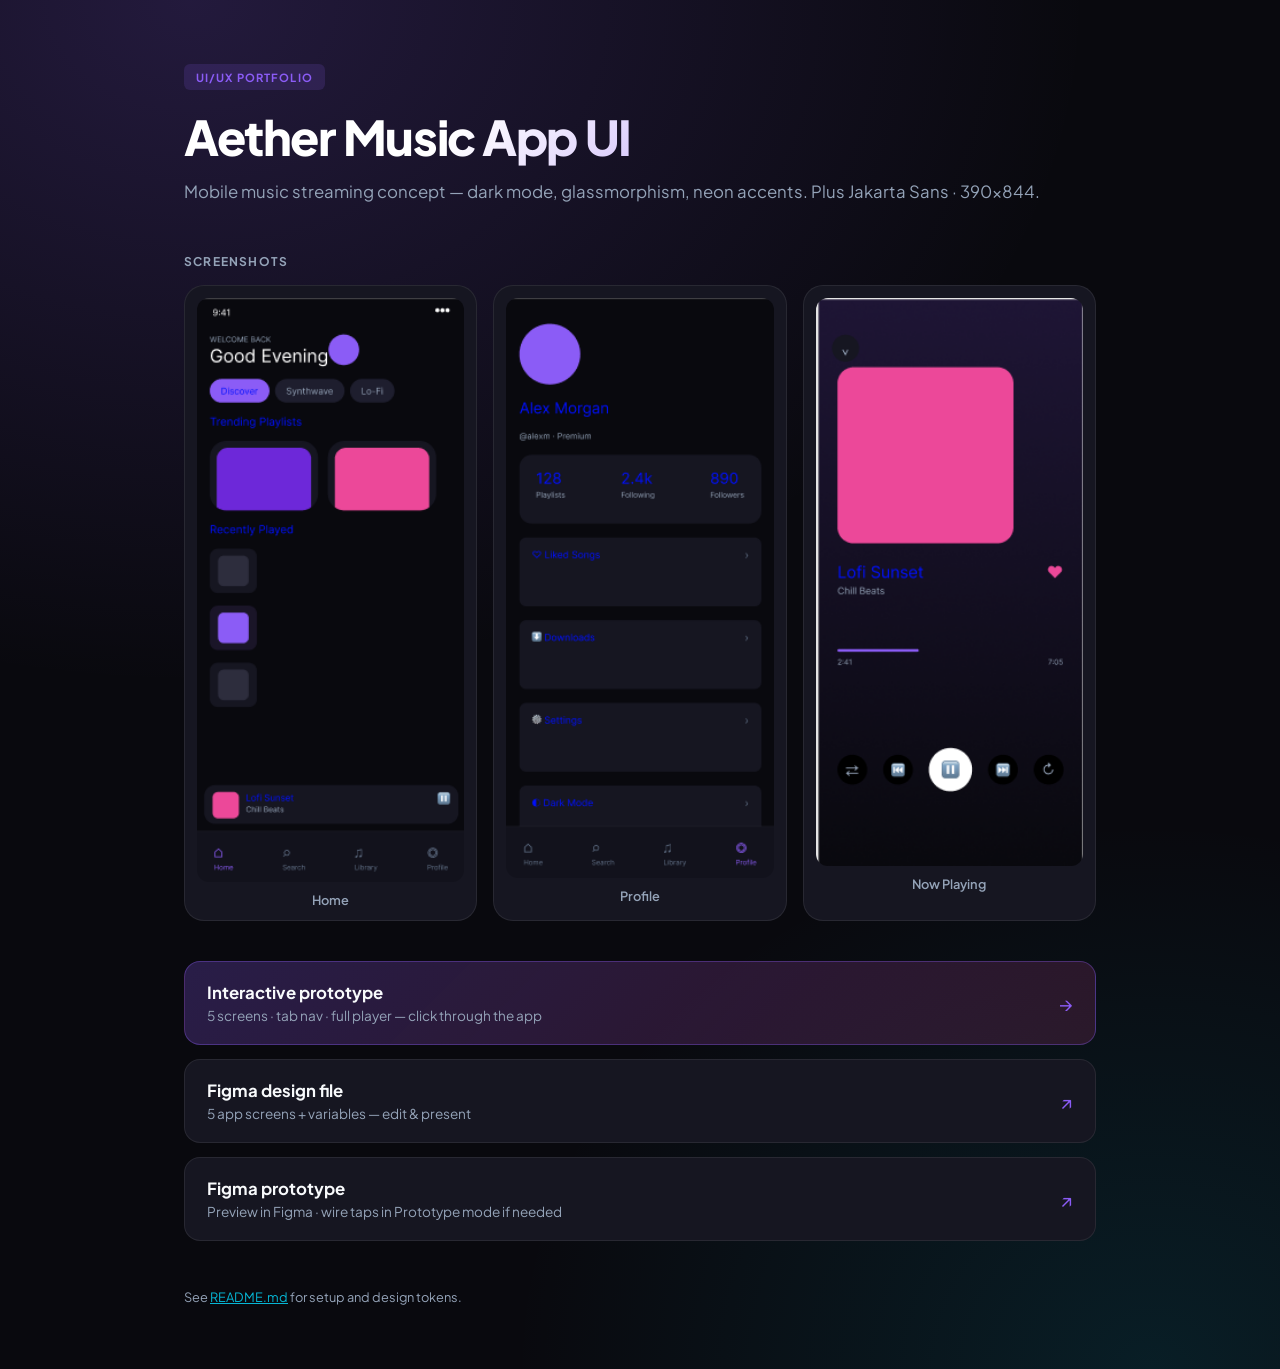
==== commit a907f2c2: "Add Home, Profile, and Now Playing screenshots. Show captures on the project hub and README for port" ====
--- a/index.html
+++ b/index.html
@@ -26,7 +26,7 @@
         radial-gradient(ellipse 70% 50% at 15% 0%, rgba(139,92,246,.2), transparent),
         radial-gradient(ellipse 50% 40% at 90% 100%, rgba(6,182,212,.12), transparent);
     }
-    .wrap { max-width: 720px; margin: 0 auto; padding: 64px 24px; }
+    .wrap { max-width: 960px; margin: 0 auto; padding: 64px 24px; }
     .badge {
       display: inline-block;
       font-size: 0.7rem;
@@ -73,6 +73,41 @@
       background: linear-gradient(135deg, rgba(139,92,246,.25), rgba(236,72,153,.15));
       border-color: rgba(139,92,246,.35);
     }
+    .shots { margin-top: 48px; }
+    .shots h2 {
+      font-size: 0.75rem;
+      font-weight: 700;
+      letter-spacing: 0.1em;
+      text-transform: uppercase;
+      color: var(--muted);
+      margin-bottom: 16px;
+    }
+    .shots-grid {
+      display: grid;
+      grid-template-columns: repeat(auto-fit, minmax(200px, 1fr));
+      gap: 16px;
+    }
+    figure.shot {
+      margin: 0;
+      background: var(--surface);
+      border: 1px solid rgba(255,255,255,.08);
+      border-radius: 20px;
+      padding: 12px;
+      overflow: hidden;
+    }
+    figure.shot img {
+      display: block;
+      width: 100%;
+      height: auto;
+      border-radius: 12px;
+    }
+    figure.shot figcaption {
+      margin-top: 10px;
+      font-size: 0.8rem;
+      font-weight: 600;
+      color: var(--muted);
+      text-align: center;
+    }
     footer { margin-top: 48px; font-size: 0.8rem; color: var(--muted); }
     footer a { color: var(--cyan); }
   </style>
@@ -82,6 +117,24 @@
     <span class="badge">UI/UX Portfolio</span>
     <h1>Aether Music App UI</h1>
     <p class="sub">Mobile music streaming concept — dark mode, glassmorphism, neon accents. Plus Jakarta Sans · 390×844.</p>
+
+    <section class="shots" aria-label="App screenshots">
+      <h2>Screenshots</h2>
+      <div class="shots-grid">
+        <figure class="shot">
+          <img src="screenshots/home.png" alt="Aether Home screen — trending playlists and recently played" width="390" height="844" loading="lazy">
+          <figcaption>Home</figcaption>
+        </figure>
+        <figure class="shot">
+          <img src="screenshots/profile.png" alt="Aether Profile screen — stats and settings" width="390" height="844" loading="lazy">
+          <figcaption>Profile</figcaption>
+        </figure>
+        <figure class="shot">
+          <img src="screenshots/now-playing.png" alt="Aether Now Playing screen — full player" width="390" height="844" loading="lazy">
+          <figcaption>Now Playing</figcaption>
+        </figure>
+      </div>
+    </section>
 
     <div class="cards">
       <a class="card primary" href="prototype/index.html">
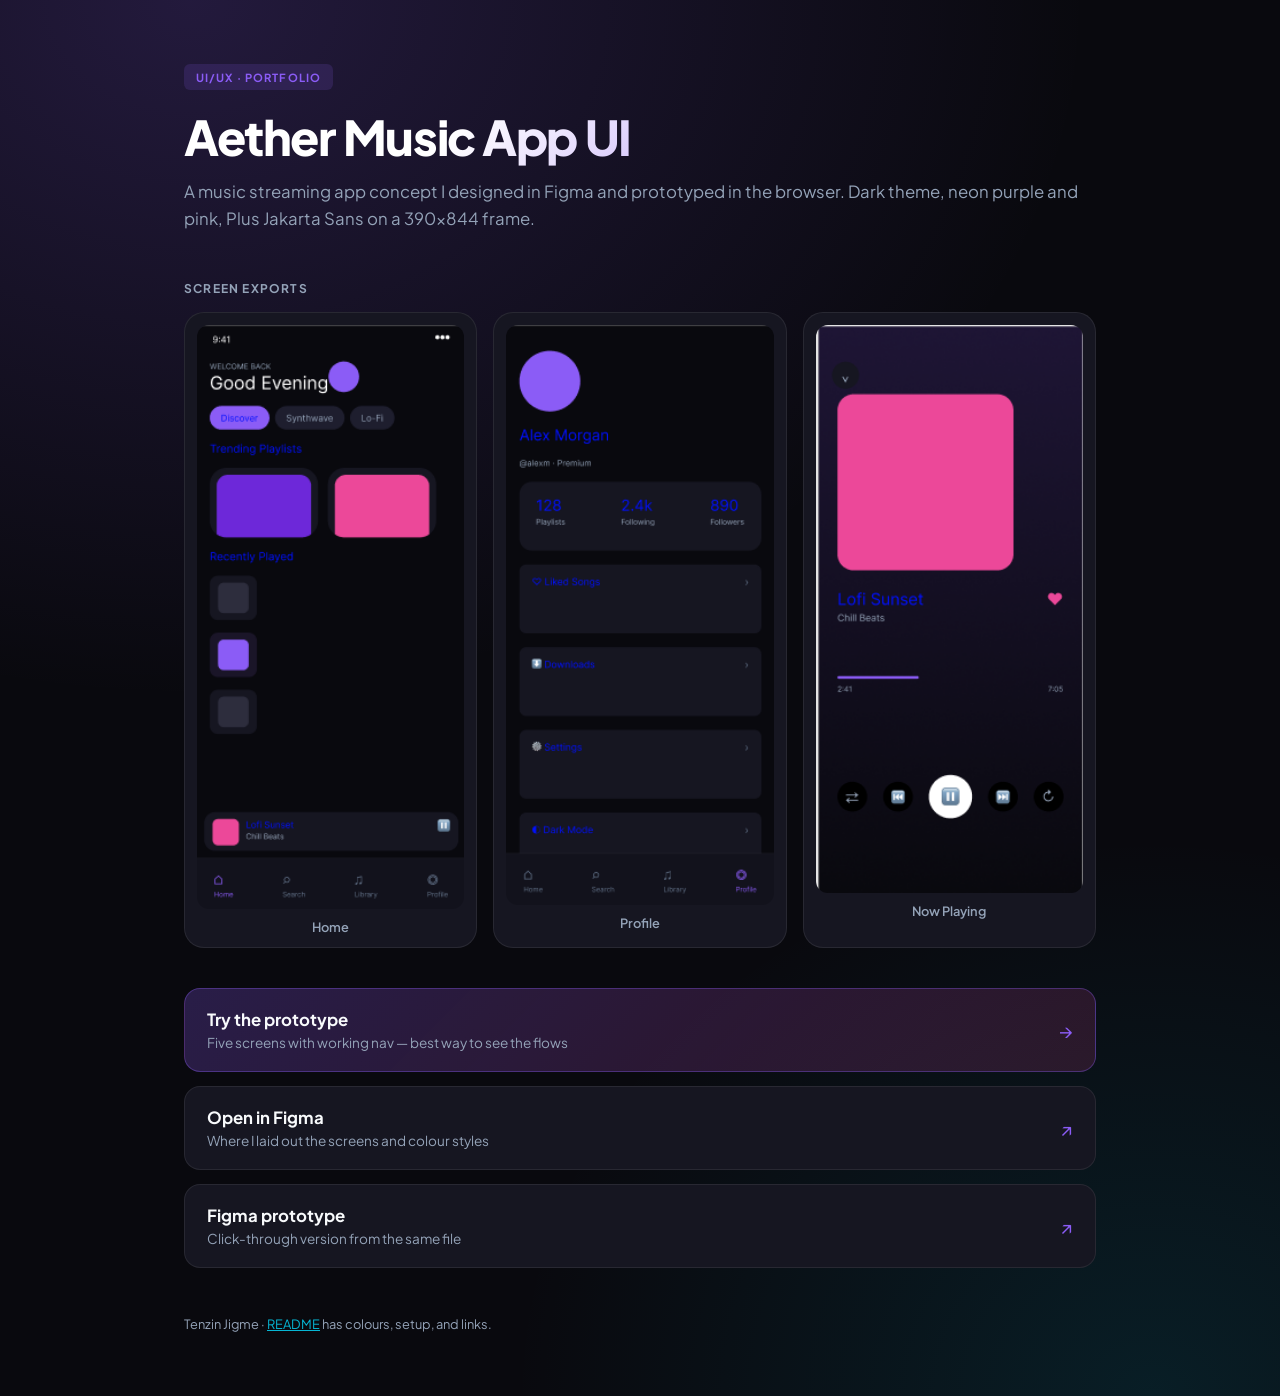
==== commit b498bd41: "Rewrite project copy in a personal portfolio voice. Update README and hub page with first-person des" ====
--- a/index.html
+++ b/index.html
@@ -114,12 +114,12 @@
 </head>
 <body>
   <div class="wrap">
-    <span class="badge">UI/UX Portfolio</span>
+    <span class="badge">UI/UX · Portfolio</span>
     <h1>Aether Music App UI</h1>
-    <p class="sub">Mobile music streaming concept — dark mode, glassmorphism, neon accents. Plus Jakarta Sans · 390×844.</p>
+    <p class="sub">A music streaming app concept I designed in Figma and prototyped in the browser. Dark theme, neon purple and pink, Plus Jakarta Sans on a 390×844 frame.</p>
 
-    <section class="shots" aria-label="App screenshots">
-      <h2>Screenshots</h2>
+    <section class="shots" aria-label="Screen exports">
+      <h2>Screen exports</h2>
       <div class="shots-grid">
         <figure class="shot">
           <img src="screenshots/home.png" alt="Aether Home screen — trending playlists and recently played" width="390" height="844" loading="lazy">
@@ -139,29 +139,29 @@
     <div class="cards">
       <a class="card primary" href="prototype/index.html">
         <div>
-          <h2>Interactive prototype</h2>
-          <p>5 screens · tab nav · full player — click through the app</p>
+          <h2>Try the prototype</h2>
+          <p>Five screens with working nav — best way to see the flows</p>
         </div>
         <span class="arrow">→</span>
       </a>
       <a class="card" href="https://www.figma.com/design/vwYzAz8AjBmz9okh2rLEyM/Aether-Music-App-UI?node-id=5-7" target="_blank" rel="noopener">
         <div>
-          <h2>Figma design file</h2>
-          <p>5 app screens + variables — edit & present</p>
+          <h2>Open in Figma</h2>
+          <p>Where I laid out the screens and colour styles</p>
         </div>
         <span class="arrow">↗</span>
       </a>
       <a class="card" href="https://www.figma.com/proto/vwYzAz8AjBmz9okh2rLEyM/Aether-Music-App-UI?node-id=5-7" target="_blank" rel="noopener">
         <div>
           <h2>Figma prototype</h2>
-          <p>Preview in Figma · wire taps in Prototype mode if needed</p>
+          <p>Click-through version from the same file</p>
         </div>
         <span class="arrow">↗</span>
       </a>
     </div>
 
     <footer>
-      <p>See <a href="README.md">README.md</a> for setup and design tokens.</p>
+      <p>Tenzin Jigme · <a href="README.md">README</a> has colours, setup, and links.</p>
     </footer>
   </div>
 </body>
